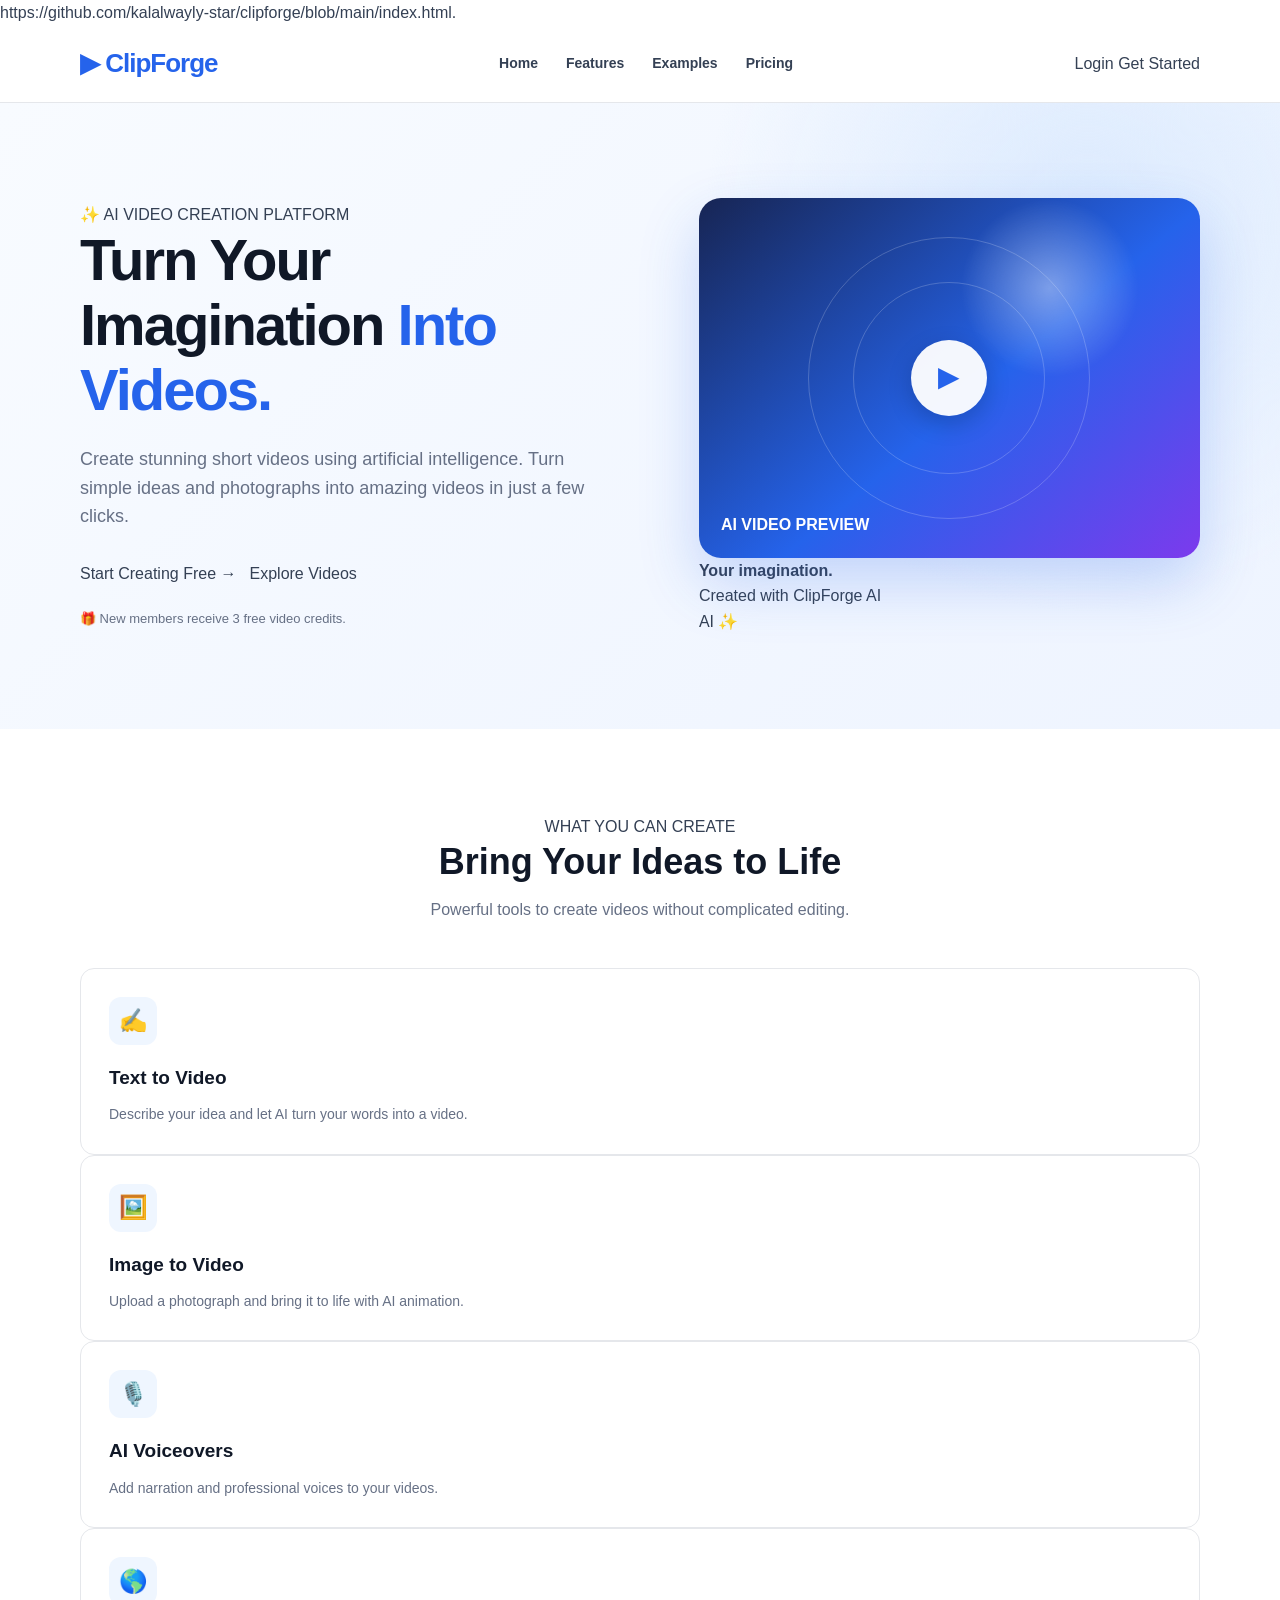
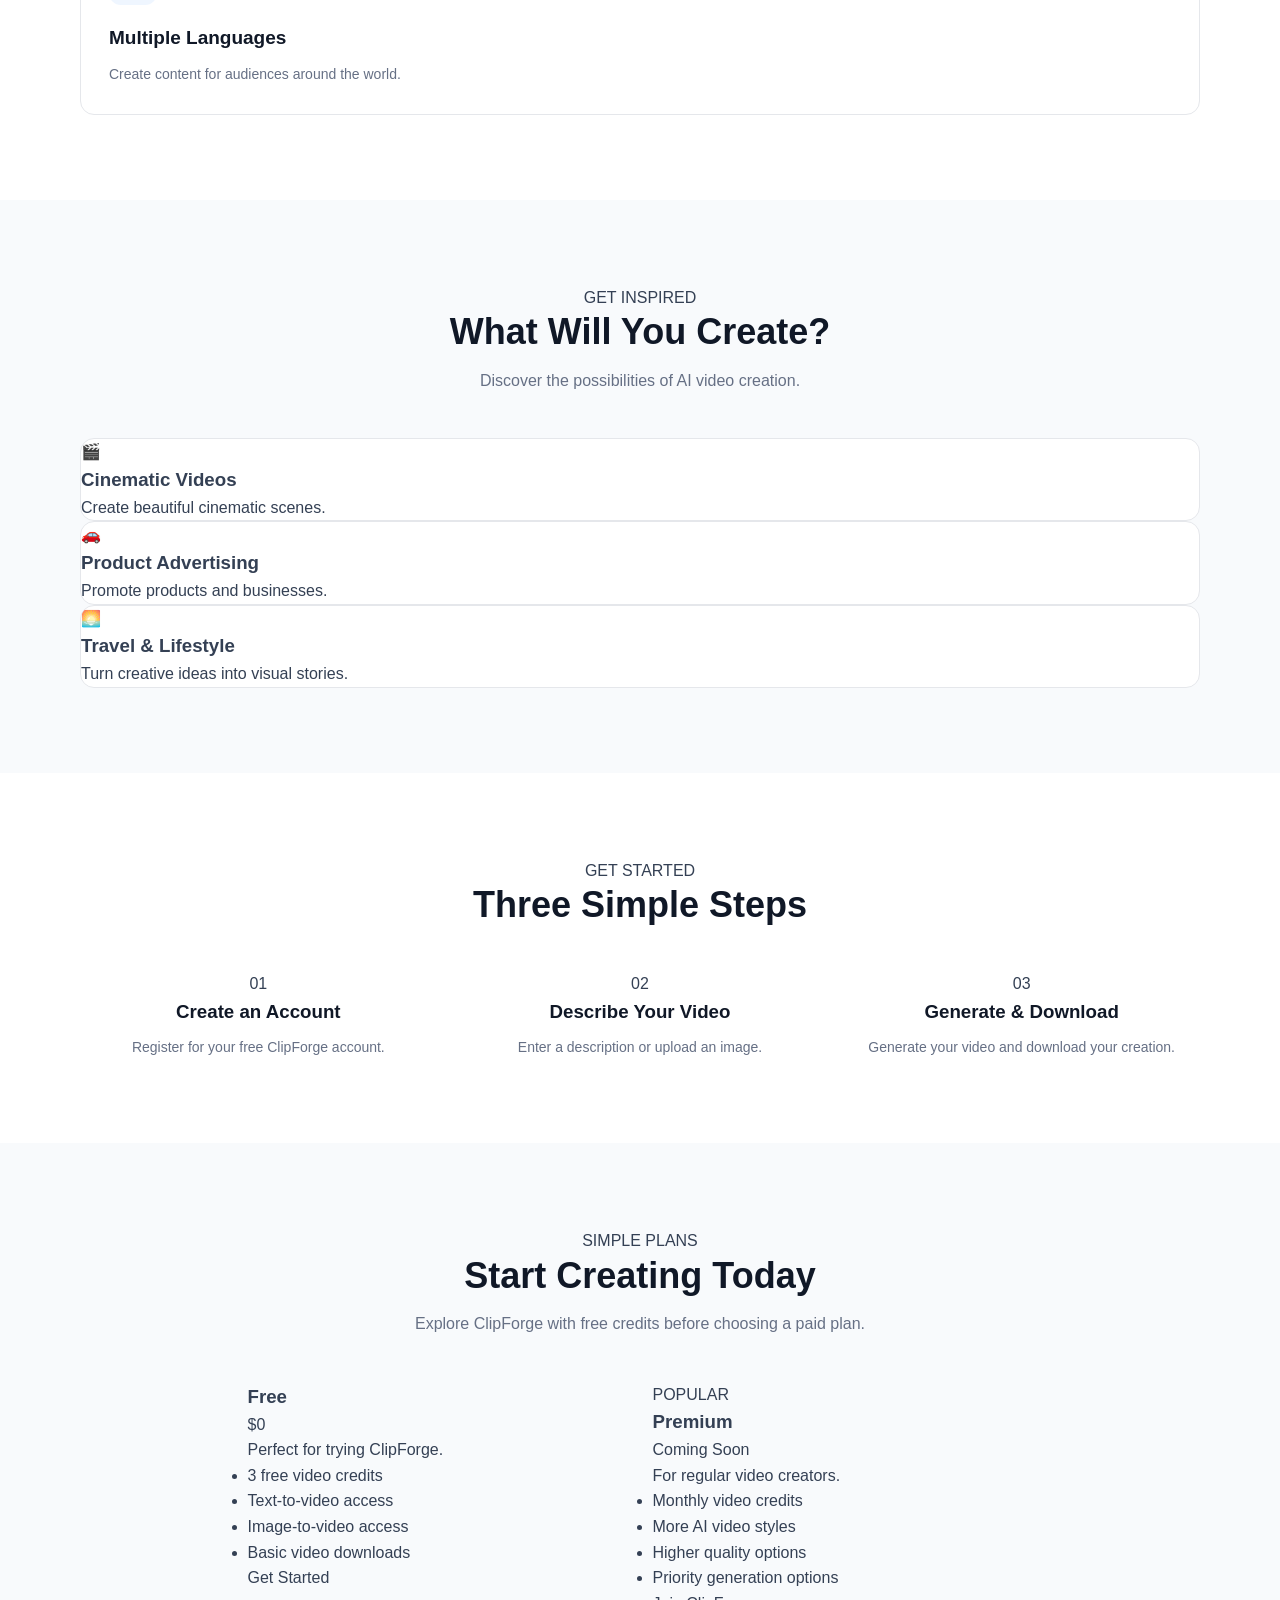
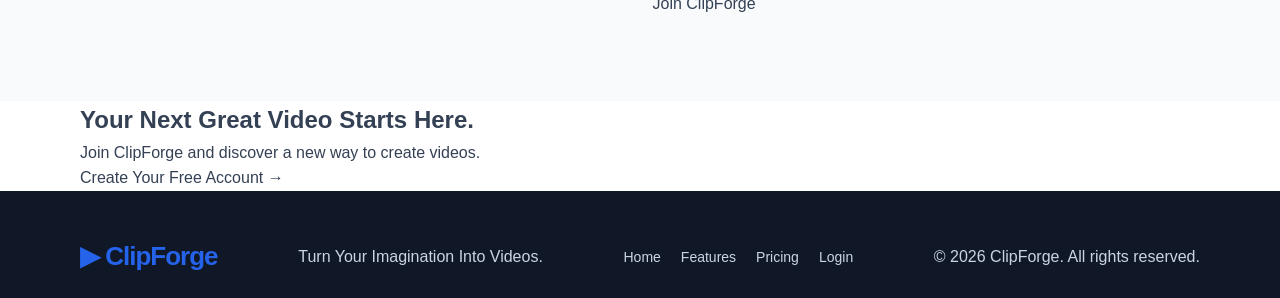
==== index.html @ 51159f06 "Rename index.html. to index.html" ====
<!DOCTYPE html>
<html lang="en">
<head>https://github.com/kalalwayly-star/clipforge/blob/main/index.html.
    <meta charset="UTF-8">
    <meta name="viewport" content="width=device-width, initial-scale=1.0">

    <title>ClipForge - AI Video Generator</title>

    <meta name="description" content="Turn your imagination into videos with ClipForge. Create amazing AI videos from text and images.">

    <meta name="theme-color" content="#102b50">

    <link rel="stylesheet" href="css/style.css">
</head>

<body>

<!-- HEADER -->
<header class="header">
    <div class="container header-content">

        <a href="index.html" class="logo">
            <span class="logo-icon">▶</span>
            <span>ClipForge</span>
        </a>

        <nav class="navigation">
            <a href="#home">Home</a>
            <a href="#features">Features</a>
            <a href="#examples">Examples</a>
            <a href="#pricing">Pricing</a>
        </nav>

        <div class="header-buttons">
            <a href="login.html" class="login-btn">Login</a>
            <a href="register.html" class="register-btn">Get Started</a>
        </div>

        <button class="menu-toggle" id="menuToggle" aria-label="Open menu">
            ☰
        </button>

    </div>
</header>


<!-- HERO SECTION -->
<main>

<section class="hero" id="home">

    <div class="container hero-content">

        <div class="hero-text">

            <span class="hero-label">
                ✨ AI VIDEO CREATION PLATFORM
            </span>

            <h1>
                Turn Your Imagination
                <span>Into Videos.</span>
            </h1>

            <p>
                Create stunning short videos using artificial intelligence.
                Turn simple ideas and photographs into amazing videos
                in just a few clicks.
            </p>

            <div class="hero-buttons">
                <a href="register.html" class="primary-btn">
                    Start Creating Free →
                </a>

                <a href="#examples" class="secondary-btn">
                    Explore Videos
                </a>
            </div>

            <div class="hero-note">
                🎁 New members receive 3 free video credits.
            </div>

        </div>

        <div class="hero-visual">

            <div class="video-preview">

                <div class="preview-image">
                    <div class="play-button">▶</div>
                    <span class="preview-label">AI VIDEO PREVIEW</span>
                </div>

                <div class="preview-footer">
                    <div>
                        <strong>Your imagination.</strong>
                        <p>Created with ClipForge AI</p>
                    </div>

                    <span class="ai-badge">AI ✨</span>
                </div>

            </div>

        </div>

    </div>

</section>


<!-- FEATURES -->
<section class="features section" id="features">

    <div class="container">

        <div class="section-heading">
            <span>WHAT YOU CAN CREATE</span>
            <h2>Bring Your Ideas to Life</h2>
            <p>Powerful tools to create videos without complicated editing.</p>
        </div>

        <div class="feature-grid">

            <div class="feature-card">
                <div class="feature-icon">✍️</div>
                <h3>Text to Video</h3>
                <p>Describe your idea and let AI turn your words into a video.</p>
            </div>

            <div class="feature-card">
                <div class="feature-icon">🖼️</div>
                <h3>Image to Video</h3>
                <p>Upload a photograph and bring it to life with AI animation.</p>
            </div>

            <div class="feature-card">
                <div class="feature-icon">🎙️</div>
                <h3>AI Voiceovers</h3>
                <p>Add narration and professional voices to your videos.</p>
            </div>

            <div class="feature-card">
                <div class="feature-icon">🌎</div>
                <h3>Multiple Languages</h3>
                <p>Create content for audiences around the world.</p>
            </div>

        </div>

    </div>

</section>


<!-- VIDEO EXAMPLES -->
<section class="examples section" id="examples">

    <div class="container">

        <div class="section-heading">
            <span>GET INSPIRED</span>
            <h2>What Will You Create?</h2>
            <p>Discover the possibilities of AI video creation.</p>
        </div>

        <div class="example-grid">

            <div class="example-card">
                <div class="example-placeholder">🎬</div>
                <h3>Cinematic Videos</h3>
                <p>Create beautiful cinematic scenes.</p>
            </div>

            <div class="example-card">
                <div class="example-placeholder">🚗</div>
                <h3>Product Advertising</h3>
                <p>Promote products and businesses.</p>
            </div>

            <div class="example-card">
                <div class="example-placeholder">🌅</div>
                <h3>Travel & Lifestyle</h3>
                <p>Turn creative ideas into visual stories.</p>
            </div>

        </div>

    </div>

</section>


<!-- HOW IT WORKS -->
<section class="how-it-works section">

    <div class="container">

        <div class="section-heading">
            <span>GET STARTED</span>
            <h2>Three Simple Steps</h2>
        </div>

        <div class="steps-grid">

            <div class="step">
                <span>01</span>
                <h3>Create an Account</h3>
                <p>Register for your free ClipForge account.</p>
            </div>

            <div class="step">
                <span>02</span>
                <h3>Describe Your Video</h3>
                <p>Enter a description or upload an image.</p>
            </div>

            <div class="step">
                <span>03</span>
                <h3>Generate & Download</h3>
                <p>Generate your video and download your creation.</p>
            </div>

        </div>

    </div>

</section>


<!-- PRICING -->
<section class="pricing section" id="pricing">

    <div class="container">

        <div class="section-heading">
            <span>SIMPLE PLANS</span>
            <h2>Start Creating Today</h2>
            <p>Explore ClipForge with free credits before choosing a paid plan.</p>
        </div>

        <div class="pricing-grid">

            <div class="price-card">
                <h3>Free</h3>
                <div class="price">$0</div>
                <p>Perfect for trying ClipForge.</p>

                <ul>
                    <li>3 free video credits</li>
                    <li>Text-to-video access</li>
                    <li>Image-to-video access</li>
                    <li>Basic video downloads</li>
                </ul>

                <a href="register.html" class="secondary-btn">
                    Get Started
                </a>
            </div>

            <div class="price-card featured-price">
                <span class="popular-label">POPULAR</span>

                <h3>Premium</h3>
                <div class="price">Coming Soon</div>
                <p>For regular video creators.</p>

                <ul>
                    <li>Monthly video credits</li>
                    <li>More AI video styles</li>
                    <li>Higher quality options</li>
                    <li>Priority generation options</li>
                </ul>

                <a href="register.html" class="primary-btn">
                    Join ClipForge
                </a>
            </div>

        </div>

    </div>

</section>


<!-- FINAL CALL TO ACTION -->
<section class="final-cta">

    <div class="container">

        <h2>Your Next Great Video Starts Here.</h2>

        <p>
            Join ClipForge and discover a new way to create videos.
        </p>

        <a href="register.html" class="primary-btn">
            Create Your Free Account →
        </a>

    </div>

</section>

</main>


<!-- FOOTER -->
<footer class="footer">

    <div class="container footer-content">

        <a href="index.html" class="logo footer-logo">
            <span class="logo-icon">▶</span>
            <span>ClipForge</span>
        </a>

        <p>
            Turn Your Imagination Into Videos.
        </p>

        <div class="footer-links">
            <a href="#home">Home</a>
            <a href="#features">Features</a>
            <a href="#pricing">Pricing</a>
            <a href="login.html">Login</a>
        </div>

        <p class="copyright">
            © <span id="currentYear"></span> ClipForge. All rights reserved.
        </p>

    </div>

</footer>


<script src="js/main.js"></script>

</body>
</html>
---- css/style.css ----
/* =========================
   CLIPFORGE - MAIN STYLES
========================= */

:root {
    --primary: #2563eb;
    --primary-dark: #1d4ed8;
    --dark: #101827;
    --text: #344054;
    --muted: #667085;
    --light: #f8fafc;
    --white: #ffffff;
    --border: #e5e7eb;
    --radius: 14px;
    --shadow: 0 12px 35px rgba(16, 24, 40, 0.08);
}

* {
    margin: 0;
    padding: 0;
    box-sizing: border-box;
}

html {
    scroll-behavior: smooth;
}

body {
    font-family: Arial, Helvetica, sans-serif;
    color: var(--text);
    background: var(--white);
    line-height: 1.6;
}

a {
    color: inherit;
    text-decoration: none;
}

button {
    font: inherit;
    cursor: pointer;
}

.container {
    width: min(1120px, 92%);
    margin: 0 auto;
}

/* HEADER */

.header {
    background: var(--white);
    border-bottom: 1px solid var(--border);
    position: sticky;
    top: 0;
    z-index: 100;
}

.header-content {
    min-height: 76px;
    display: flex;
    align-items: center;
    justify-content: space-between;
    gap: 25px;
}

.logo {
    color: var(--dark);
    font-size: 26px;
    font-weight: 800;
    letter-spacing: -1px;
}

.logo span {
    color: var(--primary);
}

.navigation {
    display: flex;
    align-items: center;
    gap: 28px;
}

.navigation a {
    color: var(--text);
    font-size: 14px;
    font-weight: 600;
    transition: color 0.2s ease;
}

.navigation a:hover {
    color: var(--primary);
}

.navigation .nav-cta {
    background: var(--primary);
    color: var(--white);
    padding: 11px 19px;
    border-radius: 8px;
}

.navigation .nav-cta:hover {
    background: var(--primary-dark);
    color: var(--white);
}

.menu-toggle {
    display: none;
    background: transparent;
    border: 0;
    color: var(--dark);
    font-size: 28px;
}

/* BUTTONS */

.btn {
    display: inline-flex;
    align-items: center;
    justify-content: center;
    padding: 13px 23px;
    border-radius: 9px;
    font-weight: 700;
    transition: 0.2s ease;
}

.btn-primary {
    background: var(--primary);
    color: var(--white);
}

.btn-primary:hover {
    background: var(--primary-dark);
    transform: translateY(-2px);
}

.btn-secondary {
    background: var(--white);
    color: var(--dark);
    border: 1px solid var(--border);
}

.btn-secondary:hover {
    border-color: var(--primary);
    color: var(--primary);
}

/* HERO */

.hero {
    padding: 95px 0;
    background:
        radial-gradient(circle at 85% 20%, #dbeafe 0, transparent 32%),
        linear-gradient(135deg, #f8fbff, #eef4ff);
    overflow: hidden;
}

.hero-content {
    display: grid;
    grid-template-columns: 1.05fr 0.95fr;
    align-items: center;
    gap: 65px;
}

.hero-text h1 {
    color: var(--dark);
    font-size: clamp(38px, 5vw, 58px);
    line-height: 1.12;
    letter-spacing: -2px;
    margin-bottom: 22px;
}

.hero-text h1 span {
    color: var(--primary);
}

.hero-text p {
    max-width: 540px;
    color: var(--muted);
    font-size: 18px;
    margin-bottom: 30px;
}

.hero-buttons {
    display: flex;
    flex-wrap: wrap;
    gap: 13px;
}

.hero-note {
    margin-top: 22px;
    color: var(--muted);
    font-size: 13px;
}

/* HERO VIDEO PREVIEW */

.hero-preview {
    position: relative;
}

.preview-image {
    min-height: 360px;
    border-radius: 22px;
    background:
        radial-gradient(circle at 70% 25%, rgba(255,255,255,.4), transparent 20%),
        linear-gradient(140deg, #172554, #2563eb 55%, #7c3aed);
    box-shadow: 0 25px 60px rgba(37, 99, 235, 0.23);
    display: flex;
    align-items: center;
    justify-content: center;
    position: relative;
    overflow: hidden;
}

.preview-image::before,
.preview-image::after {
    content: "";
    position: absolute;
    border: 1px solid rgba(255,255,255,.2);
    border-radius: 50%;
}

.preview-image::before {
    width: 280px;
    height: 280px;
}

.preview-image::after {
    width: 190px;
    height: 190px;
}

.play-button {
    width: 76px;
    height: 76px;
    border-radius: 50%;
    background: rgba(255,255,255,.95);
    color: var(--primary);
    display: grid;
    place-items: center;
    font-size: 28px;
    z-index: 1;
    box-shadow: 0 8px 25px rgba(0,0,0,.2);
}

.preview-label {
    position: absolute;
    left: 22px;
    bottom: 20px;
    color: white;
    font-weight: 700;
    z-index: 1;
}

/* GENERAL SECTIONS */

.section {
    padding: 85px 0;
}

.section-heading {
    text-align: center;
    max-width: 650px;
    margin: 0 auto 45px;
}

.section-heading h2 {
    color: var(--dark);
    font-size: 36px;
    line-height: 1.2;
    margin-bottom: 14px;
}

.section-heading p {
    color: var(--muted);
}

/* FEATURES */

.features-grid {
    display: grid;
    grid-template-columns: repeat(3, 1fr);
    gap: 22px;
}

.feature-card {
    padding: 28px;
    border: 1px solid var(--border);
    border-radius: var(--radius);
    background: var(--white);
    transition: 0.2s ease;
}

.feature-card:hover {
    transform: translateY(-5px);
    box-shadow: var(--shadow);
}

.feature-icon {
    width: 48px;
    height: 48px;
    border-radius: 12px;
    display: grid;
    place-items: center;
    background: #eff6ff;
    color: var(--primary);
    font-size: 23px;
    margin-bottom: 18px;
}

.feature-card h3 {
    color: var(--dark);
    margin-bottom: 10px;
    font-size: 19px;
}

.feature-card p {
    color: var(--muted);
    font-size: 14px;
}

/* EXAMPLES */

.examples {
    background: var(--light);
}

.examples-grid {
    display: grid;
    grid-template-columns: repeat(3, 1fr);
    gap: 22px;
}

.example-card {
    background: var(--white);
    border: 1px solid var(--border);
    border-radius: var(--radius);
    overflow: hidden;
}

.example-image {
    min-height: 190px;
    display: grid;
    place-items: center;
    color: white;
    font-size: 36px;
    background: linear-gradient(135deg, #1e3a8a, #60a5fa);
}

.example-card:nth-child(2) .example-image {
    background: linear-gradient(135deg, #581c87, #c084fc);
}

.example-card:nth-child(3) .example-image {
    background: linear-gradient(135deg, #064e3b, #34d399);
}

.example-info {
    padding: 20px;
}

.example-info h3 {
    color: var(--dark);
    margin-bottom: 5px;
}

.example-info p {
    color: var(--muted);
    font-size: 14px;
}

/* HOW IT WORKS */

.steps-grid {
    display: grid;
    grid-template-columns: repeat(3, 1fr);
    gap: 25px;
    text-align: center;
}

.step-number {
    width: 52px;
    height: 52px;
    margin: 0 auto 18px;
    display: grid;
    place-items: center;
    border-radius: 50%;
    background: #eff6ff;
    color: var(--primary);
    font-size: 21px;
    font-weight: 800;
}

.step h3 {
    color: var(--dark);
    margin-bottom: 9px;
}

.step p {
    color: var(--muted);
    font-size: 14px;
}

/* PRICING */

.pricing {
    background: var(--light);
}

.pricing-grid {
    display: grid;
    grid-template-columns: repeat(2, minmax(0, 380px));
    justify-content: center;
    gap: 25px;
}

.pricing-card {
    background: var(--white);
    border: 1px solid var(--border);
    border-radius: var(--radius);
    padding: 32px;
    box-shadow: var(--shadow);
}

.pricing-card h3 {
    color: var(--dark);
    font-size: 22px;
    margin-bottom: 10px;
}

.pricing-card .price {
    color: var(--dark);
    font-size: 36px;
    font-weight: 800;
    margin: 15px 0;
}

.pricing-card p,
.pricing-card li {
    color: var(--muted);
    font-size: 14px;
}

.pricing-card ul {
    list-style: none;
    margin: 22px 0;
}

.pricing-card li {
    margin: 10px 0;
}

.pricing-card li::before {
    content: "✓";
    color: #16a34a;
    font-weight: 800;
    margin-right: 9px;
}

/* CTA */

.cta {
    padding: 75px 0;
    text-align: center;
    background: linear-gradient(120deg, #1d4ed8, #4338ca);
    color: var(--white);
}

.cta h2 {
    font-size: 36px;
    margin-bottom: 14px;
}

.cta p {
    margin-bottom: 25px;
    color: #e0e7ff;
}

.cta .btn {
    background: var(--white);
    color: var(--primary);
}

/* FOOTER */

.footer {
    background: #101827;
    color: #cbd5e1;
    padding: 45px 0 20px;
}

.footer-content {
    display: flex;
    align-items: center;
    justify-content: space-between;
    flex-wrap: wrap;
    gap: 20px;
}

.footer .logo {
    color: var(--white);
}

.footer-links {
    display: flex;
    flex-wrap: wrap;
    gap: 20px;
    font-size: 14px;
}

.footer-links a:hover {
    color: var(--white);
}

.footer-bottom {
    border-top: 1px solid #344054;
    margin-top: 30px;
    padding-top: 18px;
    text-align: center;
    color: #98a2b3;
    font-size: 13px;
}

/* MOBILE RESPONSIVE */

@media (max-width: 850px) {
    .hero-content {
        grid-template-columns: 1fr;
        gap: 40px;
    }

    .hero-text {
        text-align: center;
    }

    .hero-text p {
        margin-left: auto;
        margin-right: auto;
    }

    .hero-buttons {
        justify-content: center;
    }

    .features-grid,
    .examples-grid {
        grid-template-columns: repeat(2, 1fr);
    }

    .navigation {
        gap: 15px;
    }
}

@media (max-width: 650px) {
    .header-content {
        min-height: 68px;
    }

    .menu-toggle {
        display: block;
    }

    .navigation {
        display: none;
        position: absolute;
        top: 68px;
        left: 0;
        right: 0;
        padding: 22px;
        background: var(--white);
        border-bottom: 1px solid var(--border);
        box-shadow: var(--shadow);
        flex-direction: column;
        align-items: stretch;
        gap: 18px;
    }

    .navigation.active {
        display: flex;
    }

    .navigation a {
        padding: 5px 0;
    }

    .navigation .nav-cta {
        text-align: center;
    }

    .hero {
        padding: 65px 0;
    }

    .hero-text h1 {
        font-size: 40px;
    }

    .hero-text p {
        font-size: 16px;
    }

    .preview-image {
        min-height: 260px;
    }

    .section {
        padding: 60px 0;
    }

    .section-heading h2,
    .cta h2 {
        font-size: 29px;
    }

    .features-grid,
    .examples-grid,
    .steps-grid,
    .pricing-grid {
        grid-template-columns: 1fr;
    }

    .footer-content {
        flex-direction: column;
        text-align: center;
    }

    .footer-links {
        justify-content: center;
    }
}
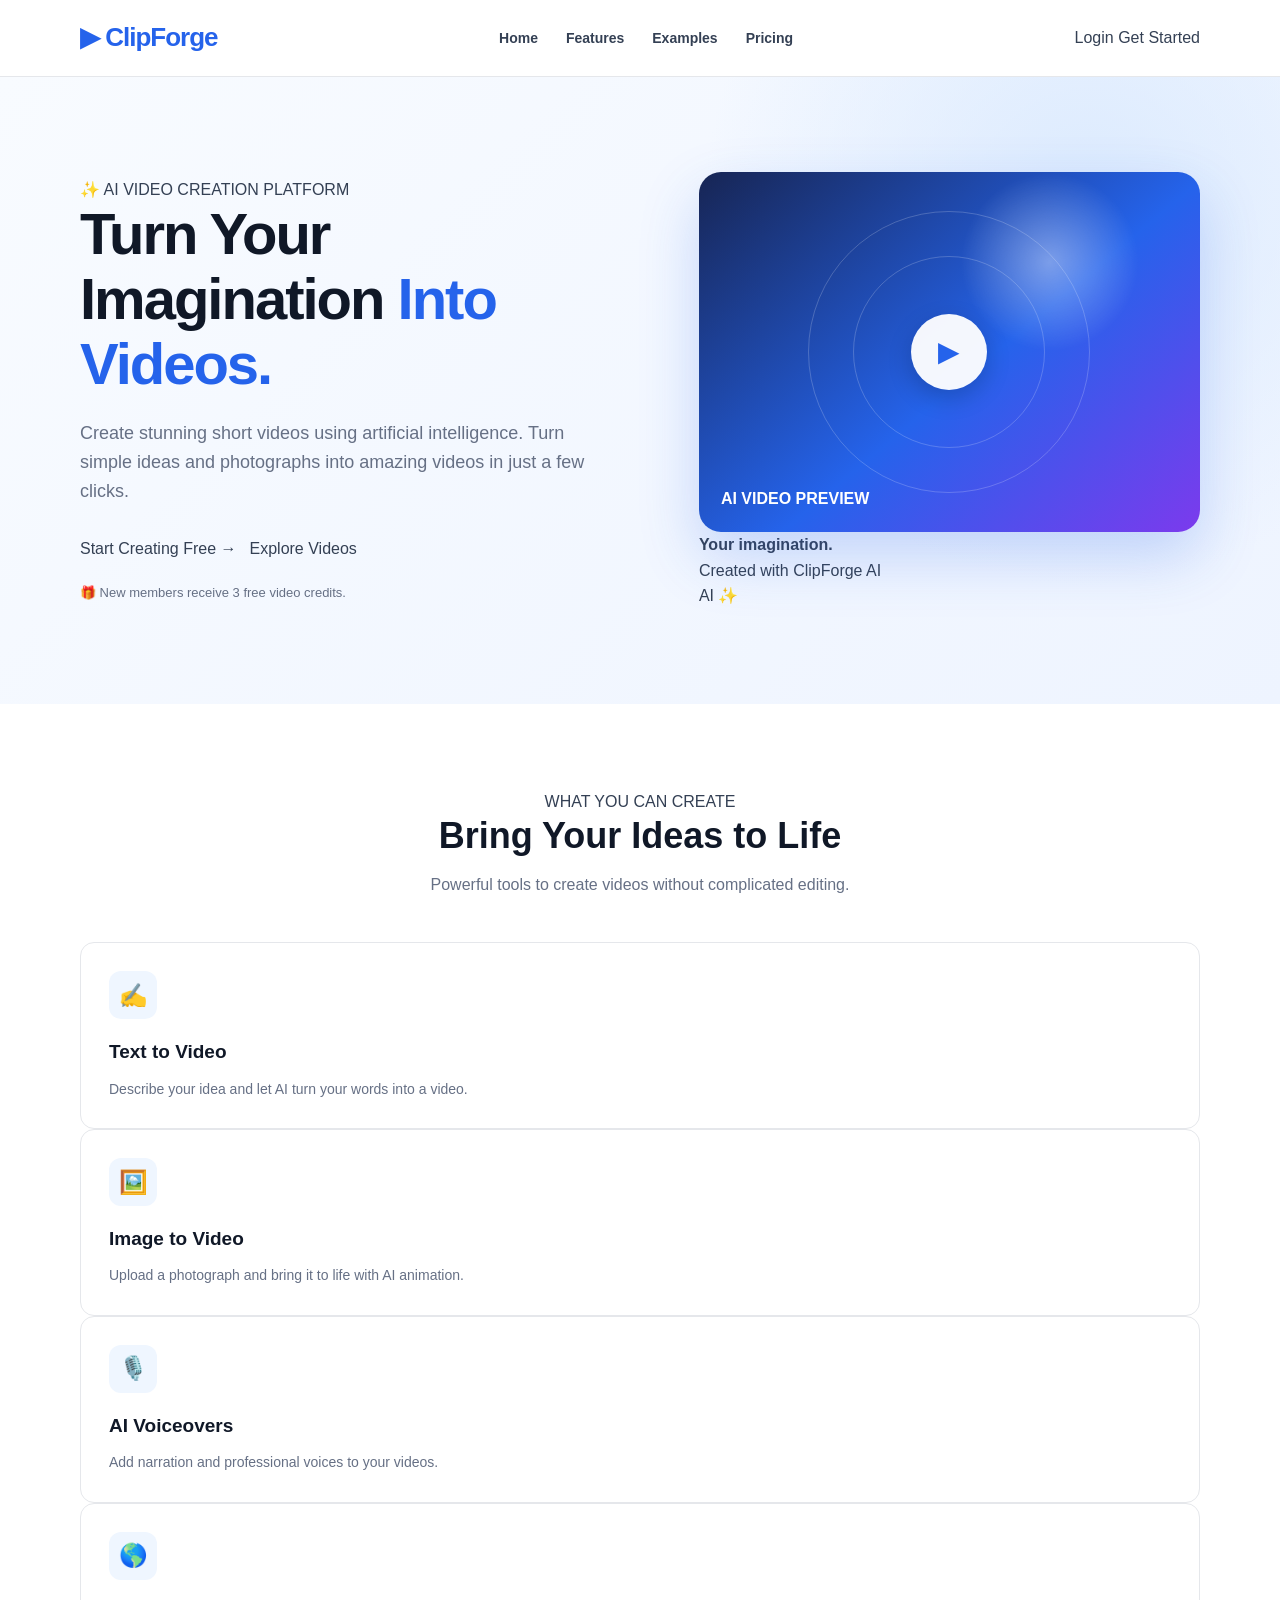
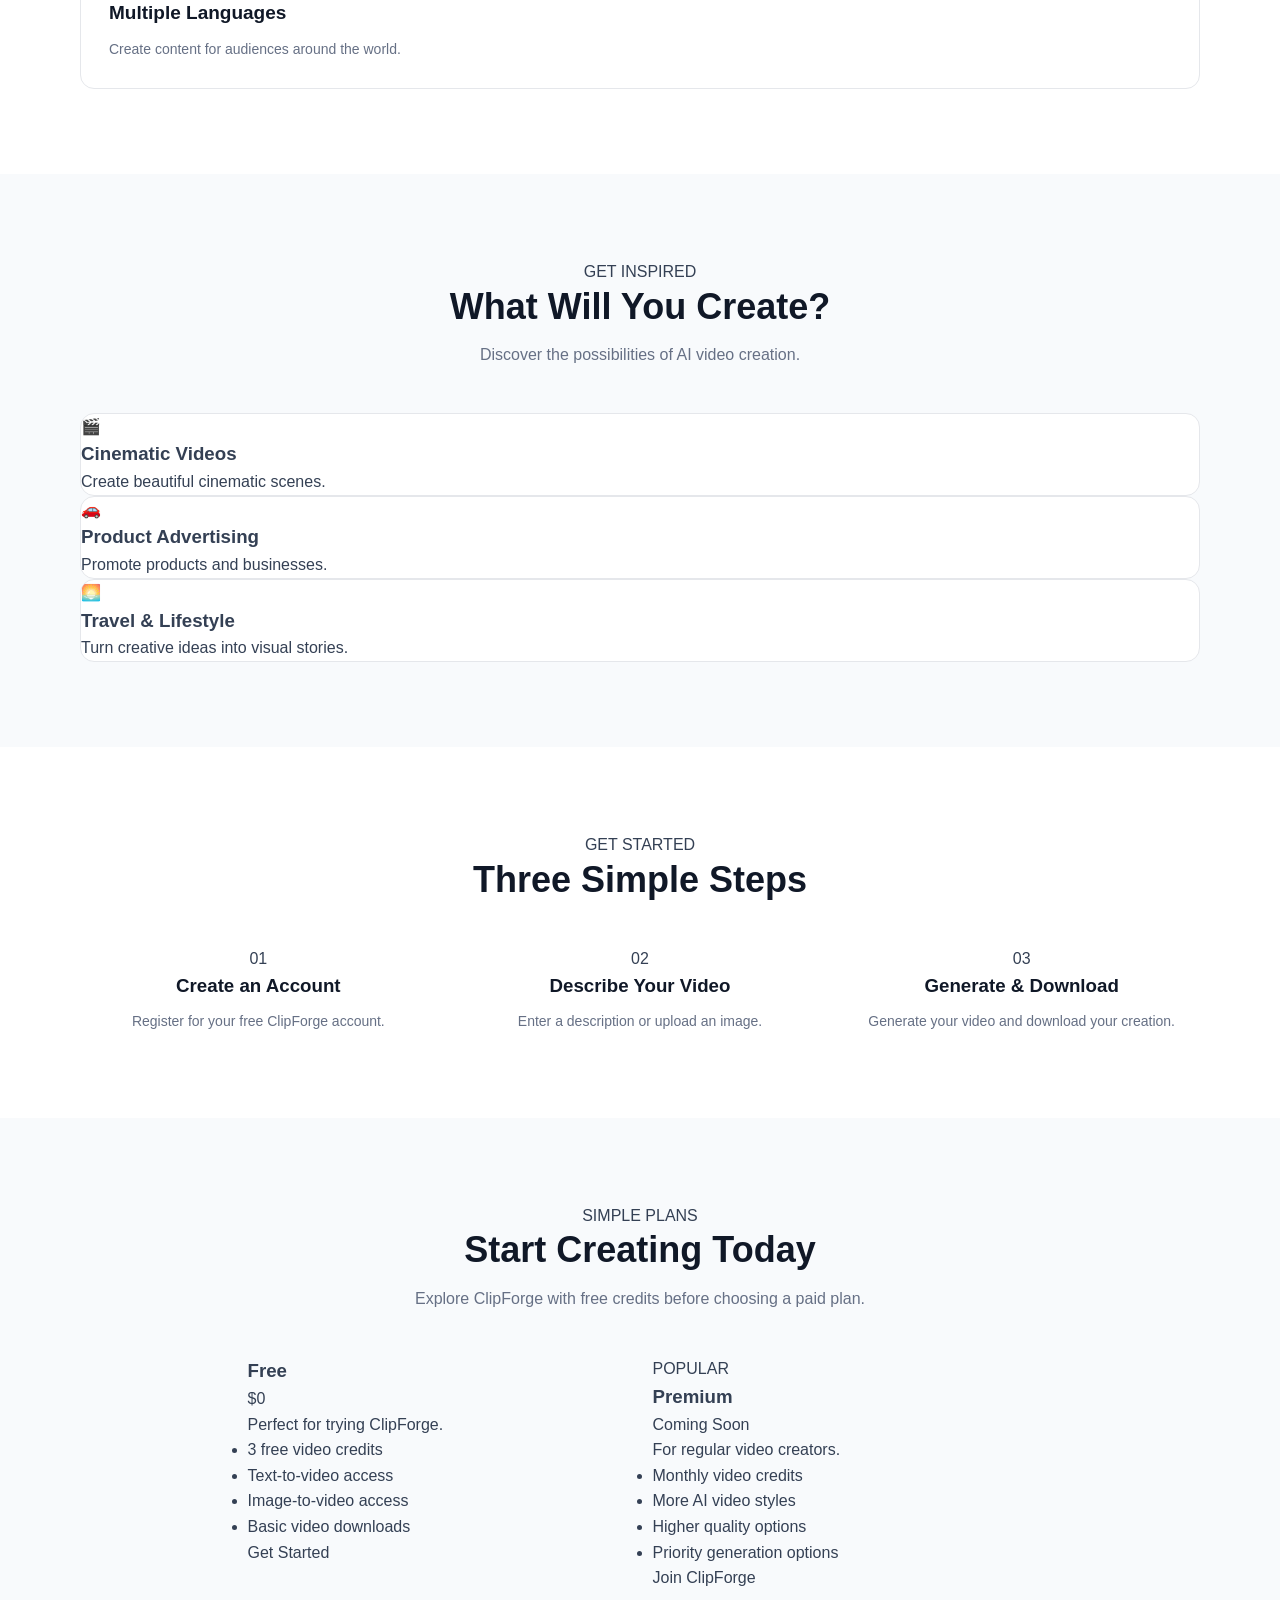
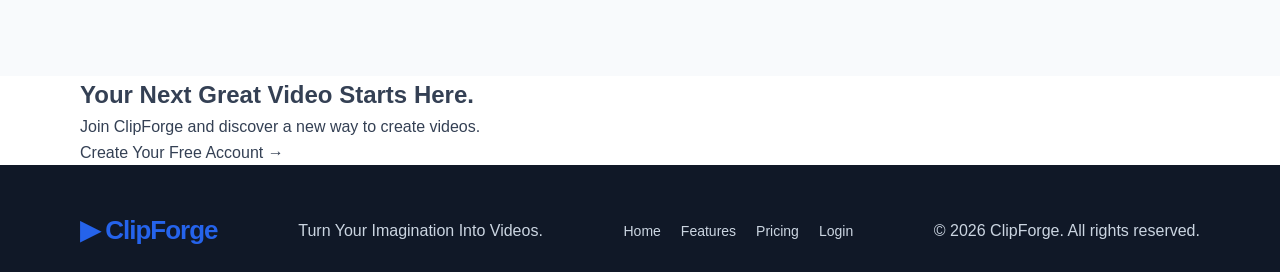
==== commit d4302ad1: "Update index.html" ====
--- a/index.html
+++ b/index.html
@@ -1,6 +1,6 @@
 <!DOCTYPE html>
 <html lang="en">
-<head>https://github.com/kalalwayly-star/clipforge/blob/main/index.html.
+<head>
     <meta charset="UTF-8">
     <meta name="viewport" content="width=device-width, initial-scale=1.0">
 
